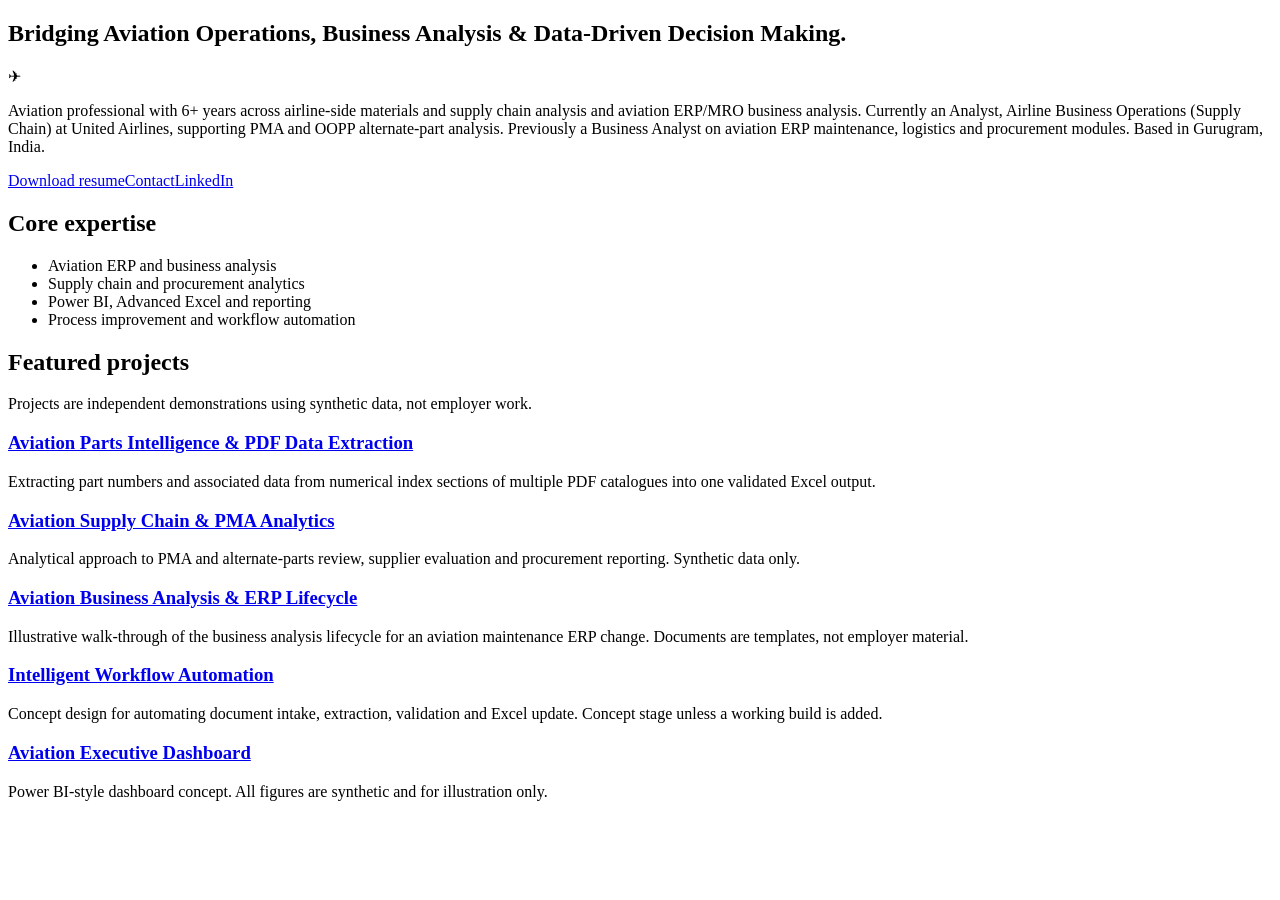
==== index.html @ 5da1e10d "Add files via upload" ====
<!DOCTYPE html><html lang="en"><head><meta charset="utf-8"><meta name="viewport" content="width=device-width,initial-scale=1"><title>Brahm Deo | Aviation Business Analyst & Supply Chain Analytics</title><meta name="description" content="Aviation business analysis, ERP and supply chain analytics portfolio."><meta property="og:title" content="Brahm Deo | Aviation Business Analyst & Supply Chain Analytics"><meta property="og:description" content="Aviation business analysis, ERP and supply chain analytics portfolio."><link rel="stylesheet" href="css/style.css"></head><body data-root=""><main id="main">
<section class="hero"><h1>Bridging Aviation Operations, Business Analysis &amp; Data-Driven Decision Making.</h1>
<div class="track" aria-hidden="true"><span class="plane">&#9992;</span></div>
<p>Aviation professional with 6+ years across airline-side materials and supply chain analysis and aviation ERP/MRO business analysis. Currently an Analyst, Airline Business Operations (Supply Chain) at United Airlines, supporting PMA and OOPP alternate-part analysis. Previously a Business Analyst on aviation ERP maintenance, logistics and procurement modules. Based in Gurugram, India.</p>
<a class="btn" href="resume/resume.pdf" download>Download resume</a><a class="btn alt" href="contact.html">Contact</a><a class="btn alt" href="https://www.linkedin.com/in/deob">LinkedIn</a></section>
<h2>Core expertise</h2><ul><li>Aviation ERP and business analysis</li><li>Supply chain and procurement analytics</li><li>Power BI, Advanced Excel and reporting</li><li>Process improvement and workflow automation</li></ul>
<h2>Featured projects</h2><div class="note">Projects are independent demonstrations using synthetic data, not employer work.</div><div class="grid"><div class="card"><h3><a href="projects/aviation-parts-intelligence/index.html">Aviation Parts Intelligence & PDF Data Extraction</a></h3><p>Extracting part numbers and associated data from numerical index sections of multiple PDF catalogues into one validated Excel output.</p></div><div class="card"><h3><a href="projects/supply-chain-analytics/index.html">Aviation Supply Chain & PMA Analytics</a></h3><p>Analytical approach to PMA and alternate-parts review, supplier evaluation and procurement reporting. Synthetic data only.</p></div><div class="card"><h3><a href="projects/aviation-business-analysis/index.html">Aviation Business Analysis & ERP Lifecycle</a></h3><p>Illustrative walk-through of the business analysis lifecycle for an aviation maintenance ERP change. Documents are templates, not employer material.</p></div><div class="card"><h3><a href="projects/workflow-automation/index.html">Intelligent Workflow Automation</a></h3><p>Concept design for automating document intake, extraction, validation and Excel update. Concept stage unless a working build is added.</p></div><div class="card"><h3><a href="projects/executive-dashboard/index.html">Aviation Executive Dashboard</a></h3><p>Power BI-style dashboard concept. All figures are synthetic and for illustration only.</p></div></div></main><script src="js/main.js" defer></script></body></html>
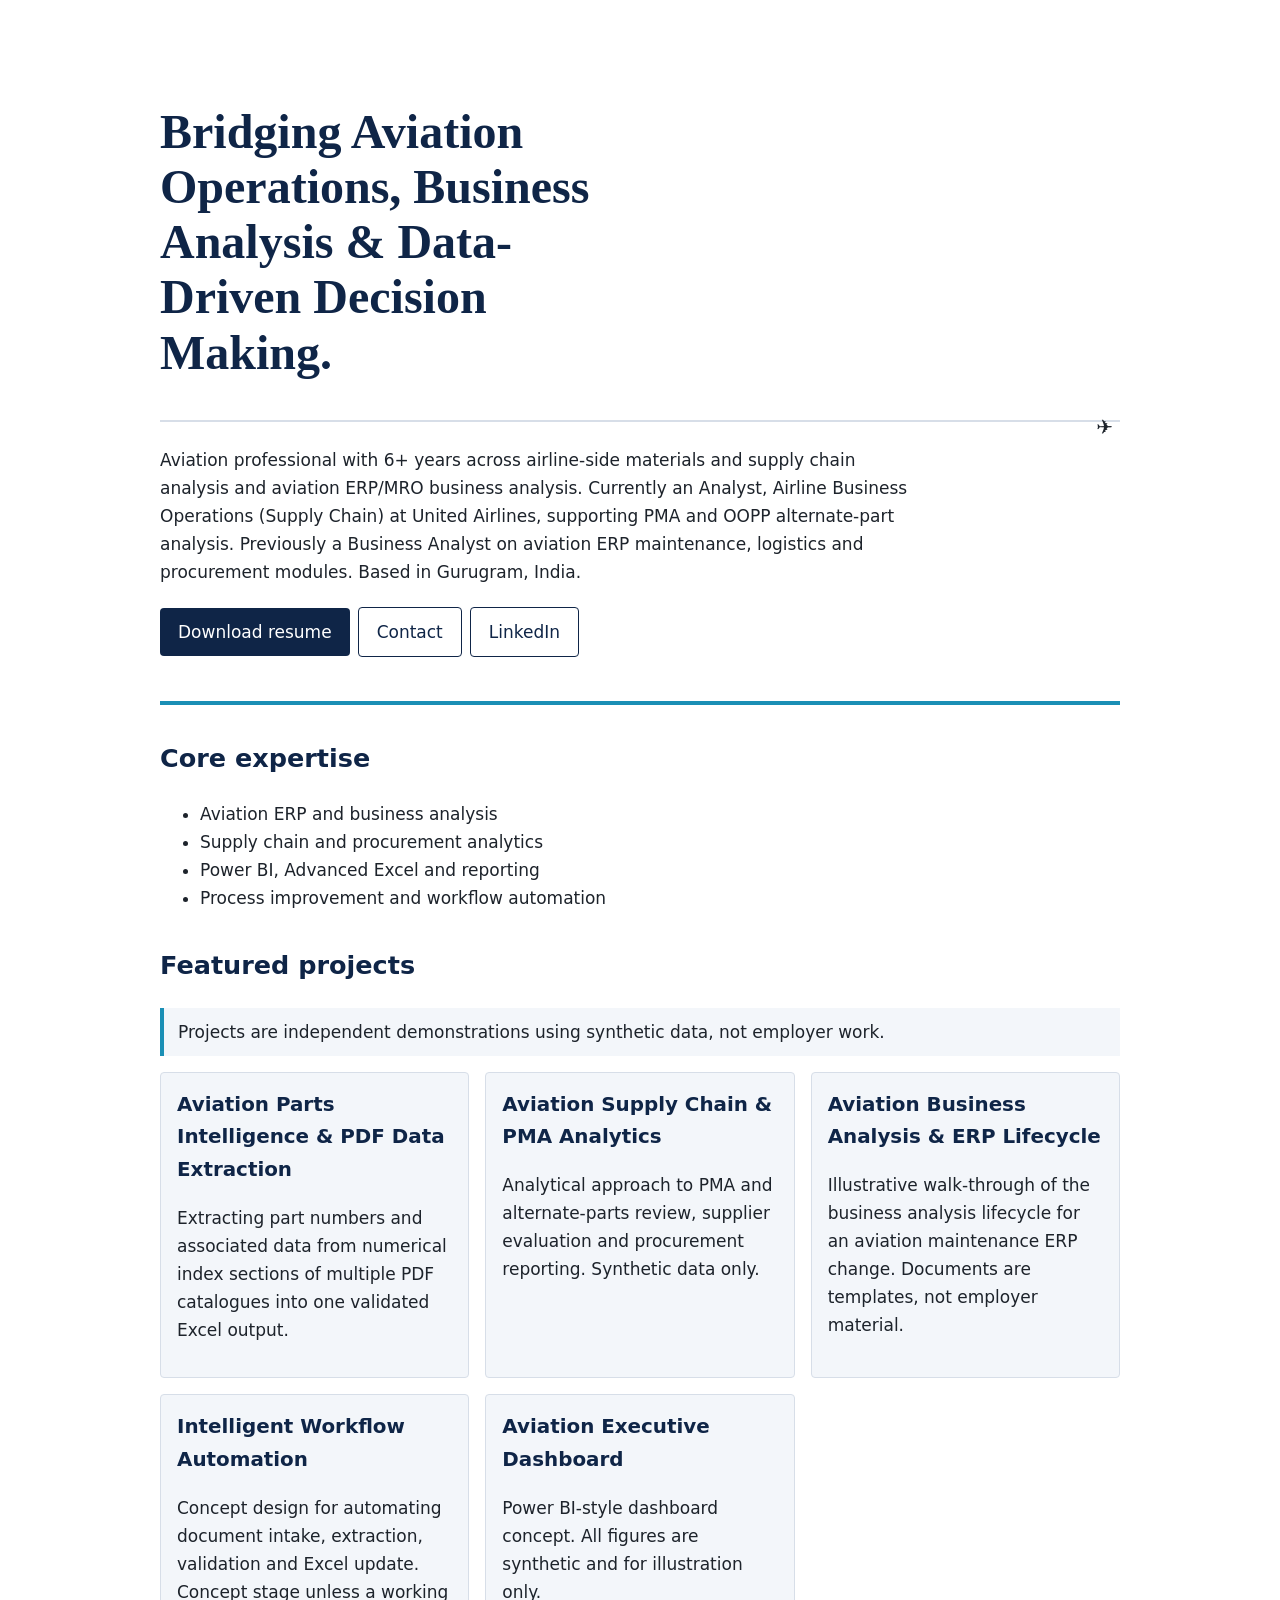
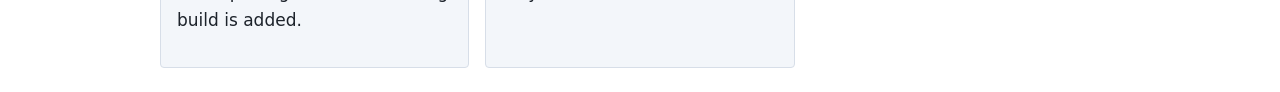
==== commit 973ff6b7: "Update" ====
--- a/index.html
+++ b/index.html
@@ -1,7 +1,7 @@
-<!DOCTYPE html><html lang="en"><head><meta charset="utf-8"><meta name="viewport" content="width=device-width,initial-scale=1"><title>Brahm Deo | Aviation Business Analyst & Supply Chain Analytics</title><meta name="description" content="Aviation business analysis, ERP and supply chain analytics portfolio."><meta property="og:title" content="Brahm Deo | Aviation Business Analyst & Supply Chain Analytics"><meta property="og:description" content="Aviation business analysis, ERP and supply chain analytics portfolio."><link rel="stylesheet" href="css/style.css"></head><body data-root=""><main id="main">
+<!DOCTYPE html><html lang="en"><head><meta charset="utf-8"><meta name="viewport" content="width=device-width,initial-scale=1"><title>Brahm Deo | Aviation Business Analyst & Supply Chain Analytics</title><meta name="description" content="Aviation business analysis, ERP and supply chain analytics portfolio."><meta property="og:title" content="Brahm Deo | Aviation Business Analyst & Supply Chain Analytics"><meta property="og:description" content="Aviation business analysis, ERP and supply chain analytics portfolio."><link rel="stylesheet" href="style.css"></head><body data-root=""><main id="main">
 <section class="hero"><h1>Bridging Aviation Operations, Business Analysis &amp; Data-Driven Decision Making.</h1>
 <div class="track" aria-hidden="true"><span class="plane">&#9992;</span></div>
 <p>Aviation professional with 6+ years across airline-side materials and supply chain analysis and aviation ERP/MRO business analysis. Currently an Analyst, Airline Business Operations (Supply Chain) at United Airlines, supporting PMA and OOPP alternate-part analysis. Previously a Business Analyst on aviation ERP maintenance, logistics and procurement modules. Based in Gurugram, India.</p>
-<a class="btn" href="resume/resume.pdf" download>Download resume</a><a class="btn alt" href="contact.html">Contact</a><a class="btn alt" href="https://www.linkedin.com/in/deob">LinkedIn</a></section>
+<a class="btn" href="resume.pdf" download>Download resume</a><a class="btn alt" href="contact.html">Contact</a><a class="btn alt" href="https://www.linkedin.com/in/deob">LinkedIn</a></section>
 <h2>Core expertise</h2><ul><li>Aviation ERP and business analysis</li><li>Supply chain and procurement analytics</li><li>Power BI, Advanced Excel and reporting</li><li>Process improvement and workflow automation</li></ul>
-<h2>Featured projects</h2><div class="note">Projects are independent demonstrations using synthetic data, not employer work.</div><div class="grid"><div class="card"><h3><a href="projects/aviation-parts-intelligence/index.html">Aviation Parts Intelligence & PDF Data Extraction</a></h3><p>Extracting part numbers and associated data from numerical index sections of multiple PDF catalogues into one validated Excel output.</p></div><div class="card"><h3><a href="projects/supply-chain-analytics/index.html">Aviation Supply Chain & PMA Analytics</a></h3><p>Analytical approach to PMA and alternate-parts review, supplier evaluation and procurement reporting. Synthetic data only.</p></div><div class="card"><h3><a href="projects/aviation-business-analysis/index.html">Aviation Business Analysis & ERP Lifecycle</a></h3><p>Illustrative walk-through of the business analysis lifecycle for an aviation maintenance ERP change. Documents are templates, not employer material.</p></div><div class="card"><h3><a href="projects/workflow-automation/index.html">Intelligent Workflow Automation</a></h3><p>Concept design for automating document intake, extraction, validation and Excel update. Concept stage unless a working build is added.</p></div><div class="card"><h3><a href="projects/executive-dashboard/index.html">Aviation Executive Dashboard</a></h3><p>Power BI-style dashboard concept. All figures are synthetic and for illustration only.</p></div></div></main><script src="js/main.js" defer></script></body></html>+<h2>Featured projects</h2><div class="note">Projects are independent demonstrations using synthetic data, not employer work.</div><div class="grid"><div class="card"><h3><a href="project-aviation-parts-intelligence.html">Aviation Parts Intelligence & PDF Data Extraction</a></h3><p>Extracting part numbers and associated data from numerical index sections of multiple PDF catalogues into one validated Excel output.</p></div><div class="card"><h3><a href="project-supply-chain-analytics.html">Aviation Supply Chain & PMA Analytics</a></h3><p>Analytical approach to PMA and alternate-parts review, supplier evaluation and procurement reporting. Synthetic data only.</p></div><div class="card"><h3><a href="project-aviation-business-analysis.html">Aviation Business Analysis & ERP Lifecycle</a></h3><p>Illustrative walk-through of the business analysis lifecycle for an aviation maintenance ERP change. Documents are templates, not employer material.</p></div><div class="card"><h3><a href="project-workflow-automation.html">Intelligent Workflow Automation</a></h3><p>Concept design for automating document intake, extraction, validation and Excel update. Concept stage unless a working build is added.</p></div><div class="card"><h3><a href="project-executive-dashboard.html">Aviation Executive Dashboard</a></h3><p>Power BI-style dashboard concept. All figures are synthetic and for illustration only.</p></div></div></main><script src="main.js" defer></script></body></html>
--- a/style.css
+++ b/style.css
@@ -0,0 +1,31 @@
+
+:root{--navy:#0f2547;--char:#2b2f36;--bg:#fff;--soft:#f3f6fa;--line:#d7dee8;--accent:#1a8fb5;--text:#1d232b}
+@media(prefers-color-scheme:dark){:root{--bg:#0e1522;--soft:#162033;--line:#2a3850;--text:#e6ebf2;--navy:#9cc3ff;--char:#c3ccd8;--accent:#4fc3e8}}
+*{box-sizing:border-box}html{scroll-behavior:smooth}
+body{margin:0;font:17px/1.65 "Segoe UI",system-ui,sans-serif;background:var(--bg);color:var(--text)}
+a{color:var(--accent)}a:focus-visible,button:focus-visible{outline:3px solid var(--accent);outline-offset:2px}
+.skip{position:absolute;left:-999px}.skip:focus{left:8px;top:8px;background:#fff;padding:8px;z-index:9}
+header{border-bottom:1px solid var(--line);position:sticky;top:0;background:var(--bg);z-index:5}
+nav{max-width:1000px;margin:auto;padding:12px 20px;display:flex;flex-wrap:wrap;gap:6px 20px;align-items:center}
+nav .brand{font-weight:700;color:var(--navy);text-decoration:none;margin-right:auto}
+nav a{text-decoration:none;color:var(--char)}nav a[aria-current]{color:var(--accent);font-weight:600}
+main,footer{max-width:1000px;margin:auto;padding:24px 20px}
+h1{font:700 clamp(1.9rem,5vw,3rem)/1.15 Georgia,serif;color:var(--navy);max-width:20ch}
+h2{color:var(--navy);margin-top:2rem}p,li{max-width:70ch}
+.hero{padding:40px 0;border-bottom:4px solid var(--accent);position:relative}
+.hero .track{height:2px;background:var(--line);margin:24px 0;position:relative}
+.plane{position:absolute;top:-9px;left:0;font-size:20px;animation:fly 5s ease-out forwards}
+@keyframes fly{to{left:calc(100% - 24px)}}
+@media(prefers-reduced-motion:reduce){.plane{animation:none;left:calc(100% - 24px)}}
+.btn{display:inline-block;padding:10px 18px;border-radius:4px;background:var(--navy);color:var(--bg);text-decoration:none;margin:4px 8px 4px 0;border:0;font:inherit;cursor:pointer}
+.btn.alt{background:none;border:1px solid var(--navy);color:var(--navy)}
+.grid{display:grid;gap:16px;grid-template-columns:repeat(auto-fit,minmax(240px,1fr))}
+.card{border:1px solid var(--line);padding:16px;border-radius:4px;background:var(--soft)}
+.card h3{margin:0 0 6px}.card a{text-decoration:none;color:var(--navy)}
+.note{border-left:4px solid var(--accent);background:var(--soft);padding:10px 14px;margin:16px 0}
+.tl{border-left:2px solid var(--line);padding-left:18px}.tl h3{margin:0}
+table{border-collapse:collapse;width:100%}th,td{border:1px solid var(--line);padding:6px 10px;text-align:left}
+.tw{overflow-x:auto}
+.kpis{display:grid;gap:12px;grid-template-columns:repeat(auto-fit,minmax(140px,1fr))}
+.kpi{border:1px solid var(--line);padding:12px;background:var(--soft)}.kpi b{display:block;font-size:1.6rem;color:var(--navy)}
+.bar{display:flex;align-items:center;gap:8px;margin:4px 0}.bar i{display:block;height:14px;background:var(--accent)}
